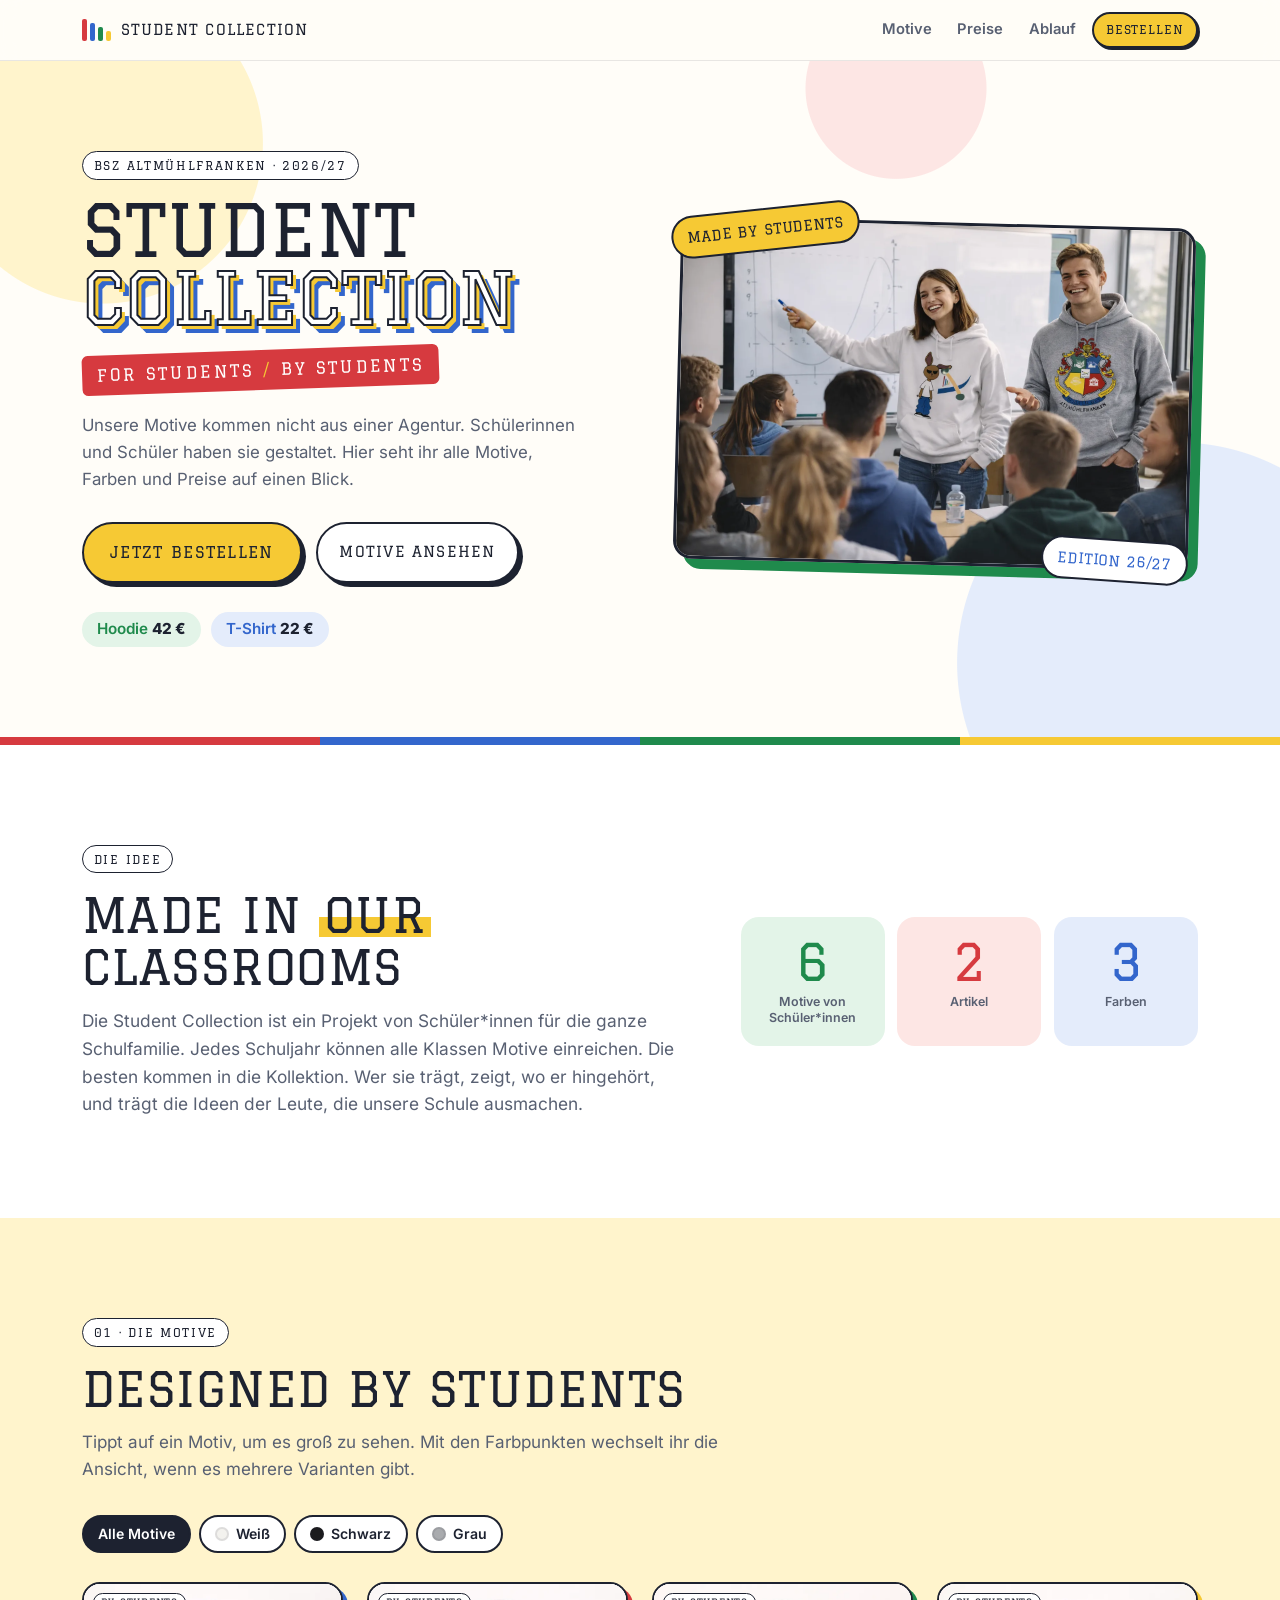
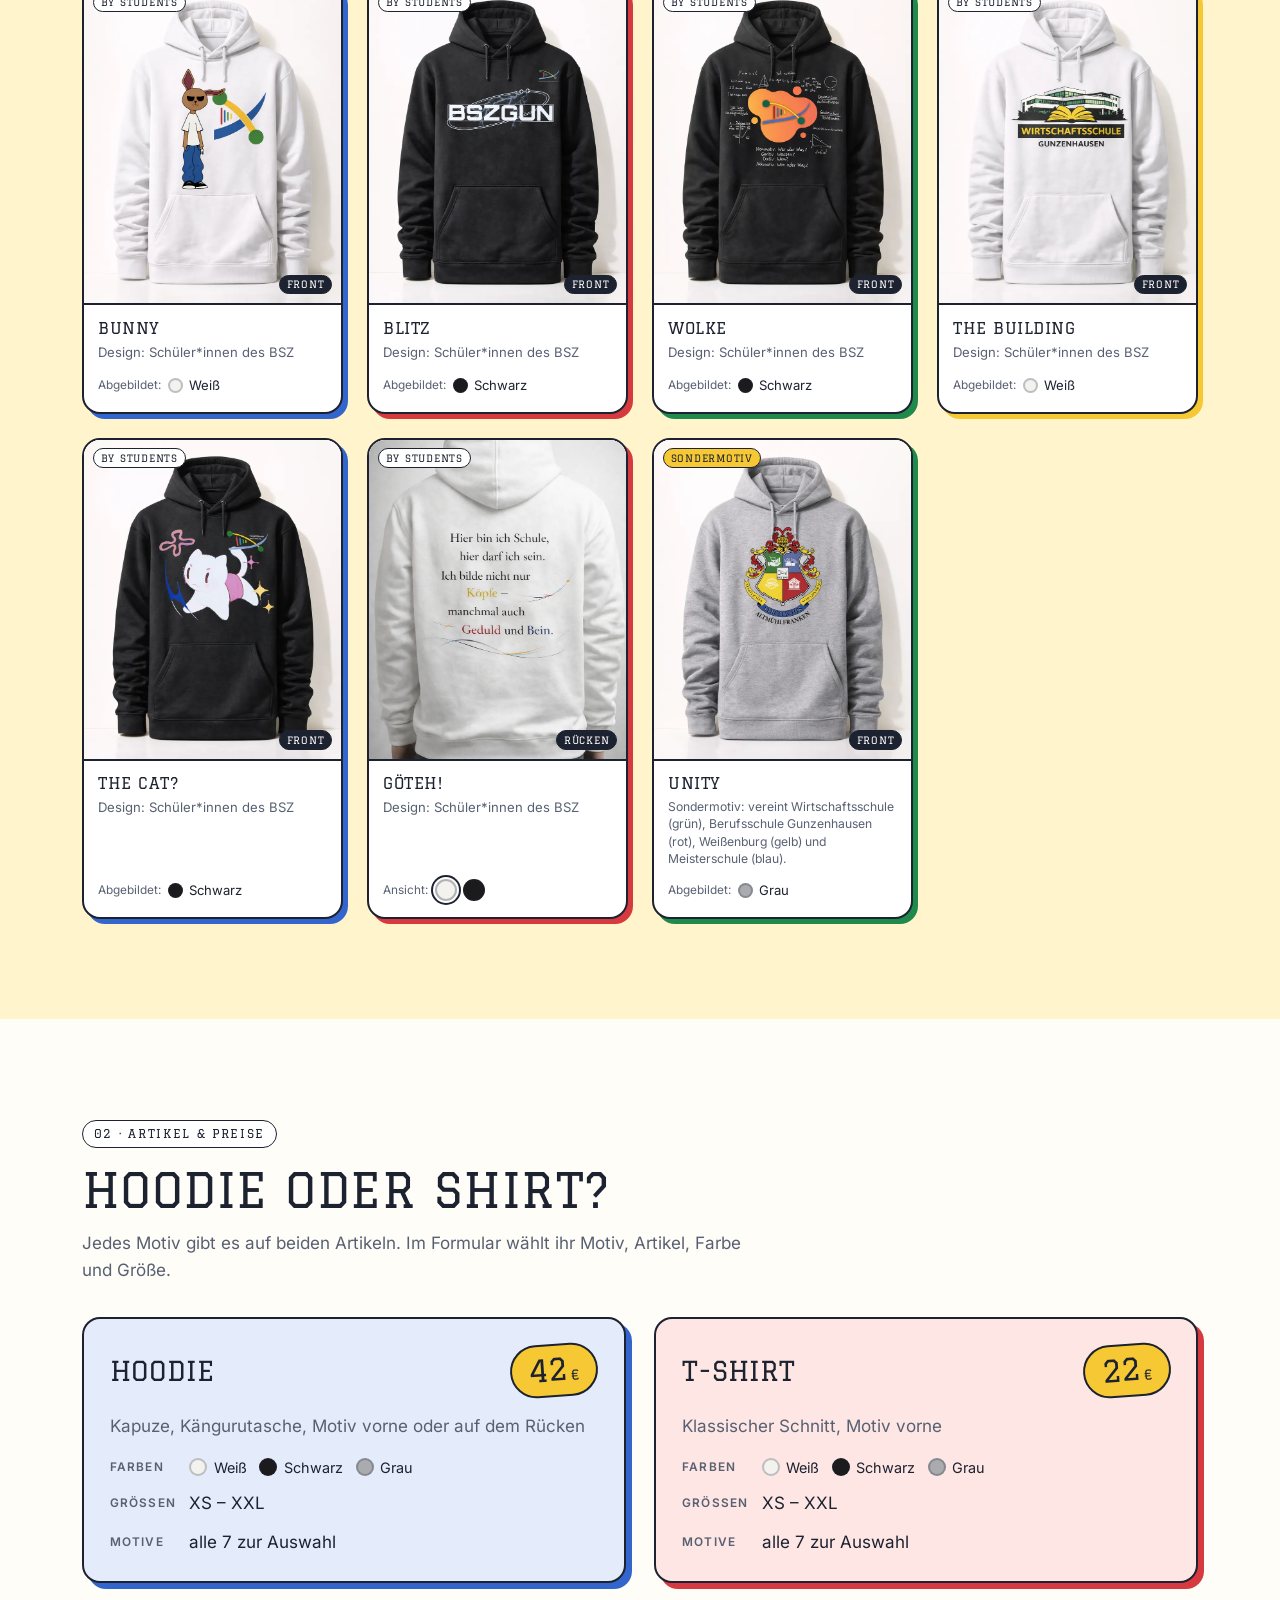
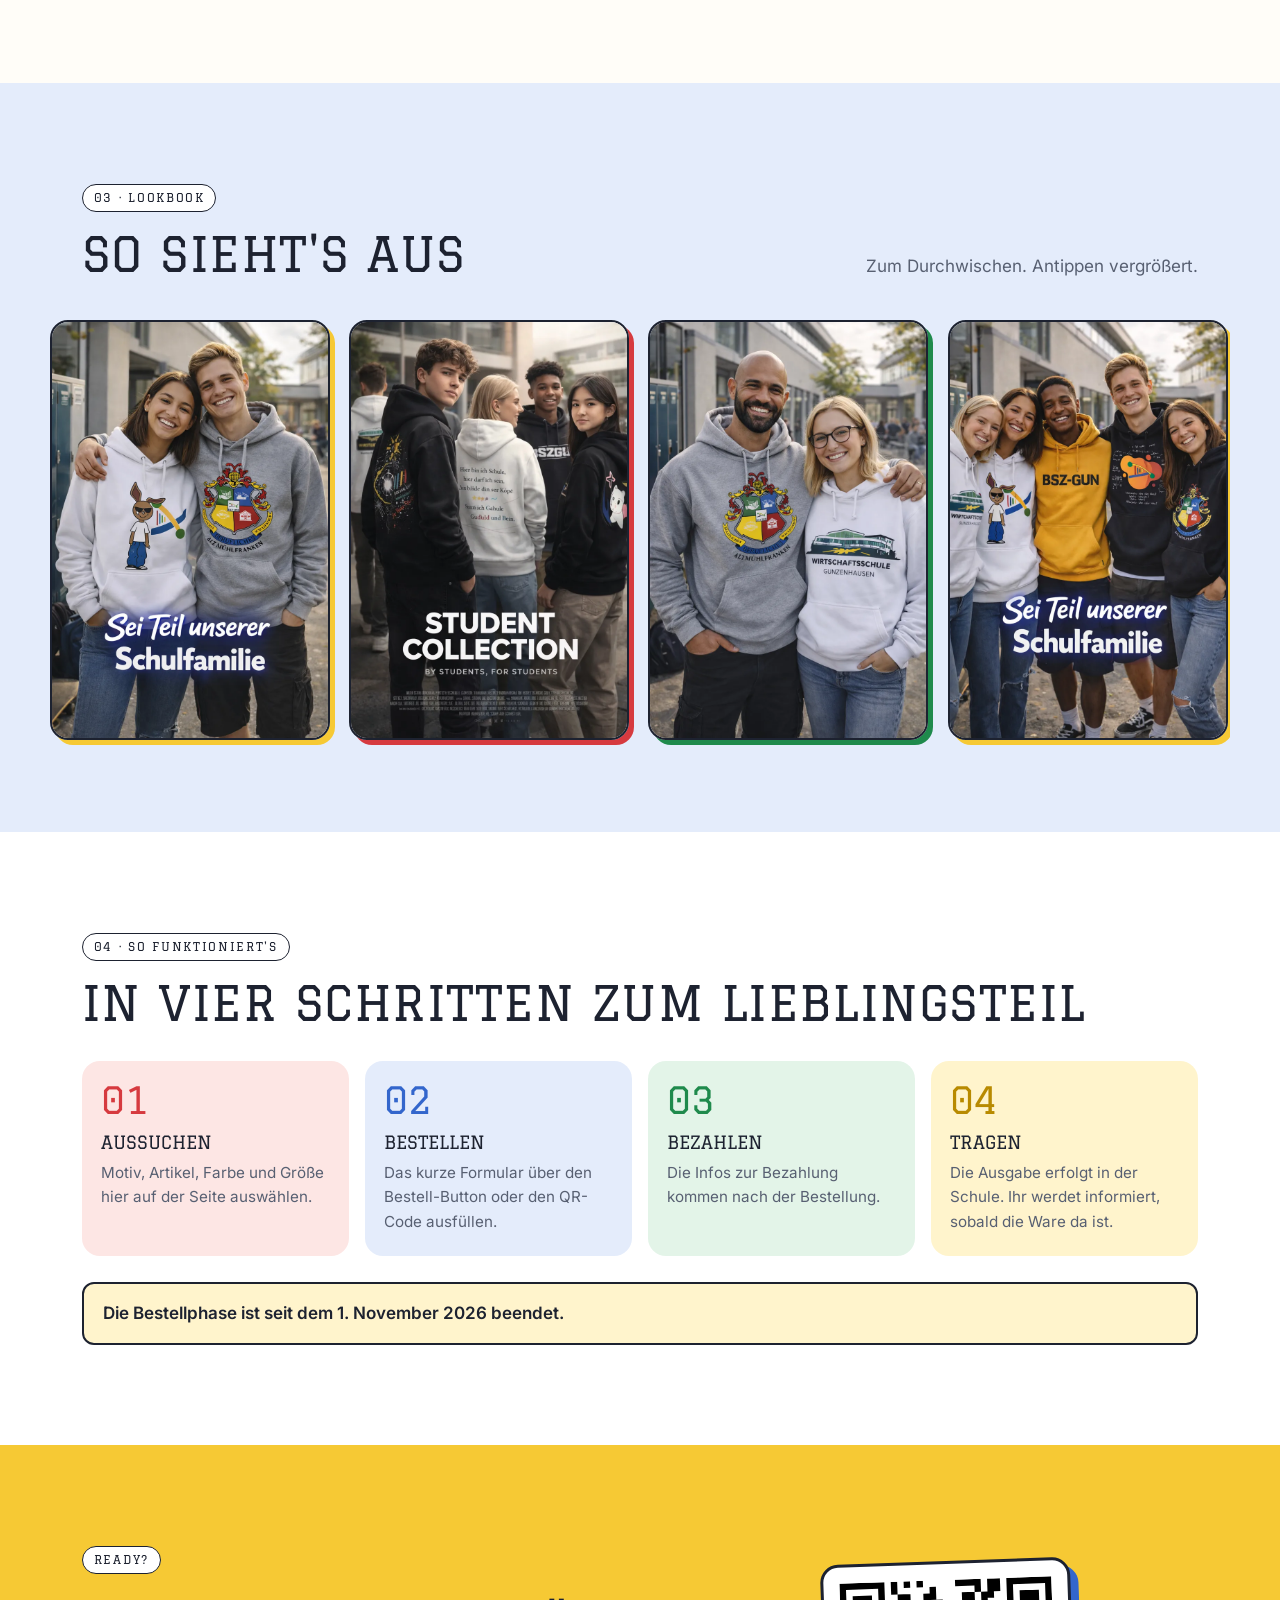
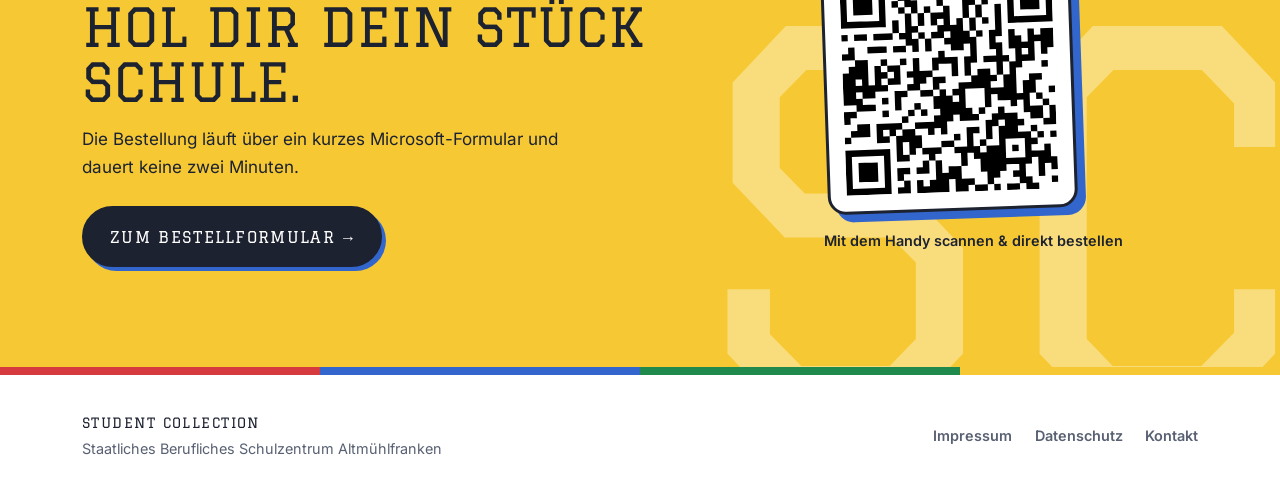
==== index.html @ e3803ed9 "Student Collection Showcase-Seite für den Elternabend Co-Authored-By: Claude Opus 5.5 <noreply@anthr" ====
<!doctype html>
<html lang="de">
<head>
  <meta charset="utf-8">
  <meta name="viewport" content="width=device-width, initial-scale=1">
  <title>Student Collection · BSZ Altmühlfranken</title>
  <meta name="description" content="Die Student Collection des BSZ Altmühlfranken: Hoodies und T-Shirts mit Motiven von Schülerinnen und Schülern. For students, by students.">
  <meta name="theme-color" content="#14161c">
  <meta property="og:title" content="Student Collection · for students, by students">
  <meta property="og:image" content="img/look/classroom.webp">
  <link rel="preload" href="fonts/graduate-latin-400-normal.woff2" as="font" type="font/woff2" crossorigin>
  <link rel="stylesheet" href="css/fonts.css">
  <link rel="stylesheet" href="css/style.css">
</head>
<body>

  <header class="topbar">
    <div class="wrap topbar__inner">
      <a href="#top" class="brand" aria-label="Student Collection – zum Seitenanfang">
        <span class="bars" aria-hidden="true"><i></i><i></i><i></i><i></i></span>
        <span class="brand__text">Student Collection</span>
      </a>
      <nav class="topnav" aria-label="Hauptnavigation">
        <a href="#motive">Motive</a>
        <a href="#artikel">Preise</a>
        <a href="#ablauf">Ablauf</a>
      </nav>
      <a class="btn btn--small" data-order-link href="#bestellen">Bestellen</a>
    </div>
  </header>

  <main id="top">

    <!-- HERO -->
    <section class="hero">
      <div class="wrap hero__inner">
       <div class="hero__text">
        <p class="eyebrow"><span data-school-name>BSZ Altmühlfranken</span> · <span data-year>2026/27</span></p>
        <h1 class="hero__title">
          <span class="hero__line">Student</span>
          <span class="hero__line hero__line--outline">Collection</span>
        </h1>
        <p class="hero__claim">for students <span class="slash">/</span> by students</p>
        <p class="hero__lead">
          Unsere Motive kommen nicht aus einer Agentur. Schülerinnen und Schüler haben sie gestaltet.
          Hier seht ihr alle Motive, Farben und Preise auf einen Blick.
        </p>
        <div class="hero__actions">
          <a class="btn btn--big" data-order-link href="#bestellen">Jetzt bestellen</a>
          <a class="btn btn--outline" href="#motive">Motive ansehen</a>
        </div>
        <ul class="price-chips" data-price-chips></ul>
       </div>
        <figure class="hero__photo">
          <img src="img/look/classroom.webp" alt="Zwei Schüler*innen in Hoodies der Student Collection vor der Klasse" width="1536" height="1024" fetchpriority="high">
          <span class="sticker sticker--a">Made by students</span>
          <span class="sticker sticker--b">Edition 26/27</span>
        </figure>
      </div>
      <div class="stripes" aria-hidden="true"><i></i><i></i><i></i><i></i></div>
    </section>

    <!-- IDEE -->
    <section class="idea" id="idee">
      <div class="wrap idea__inner">
        <div>
          <p class="eyebrow">Die Idee</p>
          <h2 class="section-title">Made in <span class="hl">our</span> classrooms</h2>
          <p class="idea__text">
            Die Student Collection ist ein Projekt von Schüler*innen für die ganze Schulfamilie.
            Jedes Schuljahr können alle Klassen Motive einreichen. Die besten kommen in die Kollektion.
            Wer sie trägt, zeigt, wo er hingehört, und trägt die Ideen der Leute, die unsere Schule ausmachen.
          </p>
        </div>
        <ul class="stats">
          <li><span class="stats__num" data-stat="student-motifs">7</span><span class="stats__label">Motive von Schüler*innen</span></li>
          <li><span class="stats__num" data-stat="products">2</span><span class="stats__label">Artikel</span></li>
          <li><span class="stats__num" data-stat="colors">3</span><span class="stats__label">Farben</span></li>
        </ul>
      </div>
    </section>

    <!-- MOTIVE -->
    <section class="section section--motifs" id="motive">
      <div class="wrap">
        <div class="section-head">
          <p class="eyebrow">01 · Die Motive</p>
          <h2 class="section-title">Designed by students</h2>
          <p class="section-lead">Tippt auf ein Motiv, um es groß zu sehen. Mit den Farbpunkten wechselt ihr die Ansicht, wenn es mehrere Varianten gibt.</p>
        </div>
        <div class="filters" role="group" aria-label="Motive nach Farbe filtern" data-filters></div>
        <div class="motifs" data-motifs></div>
      </div>
    </section>

    <!-- ARTIKEL & PREISE -->
    <section class="section" id="artikel">
      <div class="wrap">
        <div class="section-head">
          <p class="eyebrow">02 · Artikel &amp; Preise</p>
          <h2 class="section-title">Hoodie oder Shirt?</h2>
          <p class="section-lead">Jedes Motiv gibt es auf beiden Artikeln. Im Formular wählt ihr Motiv, Artikel, Farbe und Größe.</p>
        </div>
        <div class="products" data-products></div>
      </div>
    </section>

    <!-- LOOKBOOK -->
    <section class="section section--tight lookbook-section" aria-labelledby="lookbook-title">
      <div class="wrap">
        <div class="section-head section-head--row">
          <div>
            <p class="eyebrow">03 · Lookbook</p>
            <h2 class="section-title" id="lookbook-title">So sieht's aus</h2>
          </div>
          <p class="section-lead">Zum Durchwischen. Antippen vergrößert.</p>
        </div>
      </div>
      <div class="lookbook" data-lookbook></div>
    </section>

    <!-- ABLAUF -->
    <section class="section" id="ablauf">
      <div class="wrap">
        <div class="section-head">
          <p class="eyebrow">04 · So funktioniert's</p>
          <h2 class="section-title">In vier Schritten zum Lieblingsteil</h2>
        </div>
        <ol class="steps" data-steps></ol>
        <p class="deadline-note" data-deadline-note></p>
      </div>
    </section>

    <!-- CTA -->
    <section class="cta" id="bestellen">
      <div class="wrap cta__inner">
        <div class="cta__text">
          <p class="eyebrow">Ready?</p>
          <h2 class="cta__title">Hol dir dein Stück Schule.</h2>
          <p>Die Bestellung läuft über ein kurzes Microsoft-Formular und dauert keine zwei Minuten.</p>
          <a class="btn btn--dark btn--big" data-order-link href="#">Zum Bestellformular <span aria-hidden="true">→</span></a>
        </div>
        <figure class="qr">
          <div class="qr__code" data-qr role="img" aria-label="QR-Code zum Bestellformular"></div>
          <figcaption>Mit dem Handy scannen &amp; direkt bestellen</figcaption>
        </figure>
      </div>
    </section>

  </main>

  <div class="stripes" aria-hidden="true"><i></i><i></i><i></i><i></i></div>
  <footer class="footer">
    <div class="wrap footer__inner">
      <div>
        <p class="footer__brand">Student Collection</p>
        <p class="footer__school" data-school-long>Staatliches Berufliches Schulzentrum Altmühlfranken</p>
      </div>
      <nav class="footer__nav" aria-label="Rechtliches">
        <a href="impressum.html">Impressum</a>
        <a href="datenschutz.html">Datenschutz</a>
        <a data-contact-link href="#">Kontakt</a>
      </nav>
    </div>
  </footer>

  <!-- Lightbox -->
  <dialog class="lightbox" data-lightbox aria-label="Bildansicht">
    <button class="lightbox__close" type="button" data-lightbox-close aria-label="Schließen">×</button>
    <img class="lightbox__img" data-lightbox-img alt="">
    <p class="lightbox__caption" data-lightbox-caption></p>
  </dialog>

  <script src="data/collection.js"></script>
  <script src="js/qrcode.js"></script>
  <script src="js/main.js"></script>
</body>
</html>
---- css/fonts.css ----
/* Schriften lokal eingebunden (keine Verbindung zu Google-Servern, DSGVO). Quelle: @fontsource, SIL Open Font License. */
@font-face {
  font-family: "Graduate";
  font-style: normal;
  font-weight: 400;
  font-display: swap;
  src: url("../fonts/graduate-latin-400-normal.woff2") format("woff2");
}
@font-face {
  font-family: "Inter";
  font-style: normal;
  font-weight: 400;
  font-display: swap;
  src: url("../fonts/inter-latin-400-normal.woff2") format("woff2");
}
@font-face {
  font-family: "Inter";
  font-style: normal;
  font-weight: 600;
  font-display: swap;
  src: url("../fonts/inter-latin-600-normal.woff2") format("woff2");
}
@font-face {
  font-family: "Inter";
  font-style: normal;
  font-weight: 800;
  font-display: swap;
  src: url("../fonts/inter-latin-800-normal.woff2") format("woff2");
}
---- css/style.css ----
/* ==========================================================
   Student Collection – heller, bunter Varsity-Look in den BSZ-Farben
   ========================================================== */
:root {
  --ink: #1d2230;
  --ink-soft: #586072;
  --paper: #fffdf8;
  --white: #ffffff;
  --line: rgba(29, 34, 48, .1);

  /* Schulfarben aus dem BSZ-Logo */
  --green: #1f8a4c;   /* Wirtschaftsschule */
  --red: #d63a3f;     /* Berufsschule Gunzenhausen */
  --yellow: #f6c934;  /* Weißenburg */
  --blue: #3366cc;    /* Meisterschule */

  /* helle Tönungen */
  --green-t: #e3f4e8;
  --red-t: #fde6e4;
  --yellow-t: #fff4cc;
  --blue-t: #e4ecfb;

  --radius: 18px;
  --shadow: 0 8px 24px rgba(29, 34, 48, .08);
  --font-display: "Graduate", "Rockwell", "Courier New", serif;
  --font-body: "Inter", system-ui, -apple-system, "Segoe UI", Roboto, sans-serif;
  --gutter: 16px;
}
@media (min-width: 720px) { :root { --gutter: 32px; } }

*, *::before, *::after { box-sizing: border-box; }
html { scroll-behavior: smooth; scroll-padding-top: 72px; -webkit-text-size-adjust: 100%; }
body {
  margin: 0;
  background: var(--paper);
  color: var(--ink);
  font-family: var(--font-body);
  font-size: 17px;
  line-height: 1.6;
  overflow-x: hidden;
}
img { max-width: 100%; display: block; }
a { color: inherit; }
:focus-visible { outline: 3px solid var(--blue); outline-offset: 3px; border-radius: 4px; }

.wrap { width: 100%; max-width: 1180px; margin: 0 auto; padding: 0 var(--gutter); }

/* ---------- Typo-Bausteine ---------- */
.eyebrow {
  display: inline-block;
  font-family: var(--font-display);
  text-transform: uppercase;
  letter-spacing: .14em;
  font-size: .75rem;
  color: var(--ink);
  background: var(--white);
  border: 1.5px solid var(--ink);
  border-radius: 999px;
  padding: .3em .9em;
  margin: 0 0 1rem;
}
.section-title {
  font-family: var(--font-display);
  font-weight: 400;
  text-transform: uppercase;
  font-size: clamp(1.8rem, 5.5vw, 3rem);
  line-height: 1.08;
  letter-spacing: .01em;
  margin: 0 0 .9rem;
}
.section-lead { color: var(--ink-soft); max-width: 60ch; margin: 0; }
.hl {
  background: linear-gradient(transparent 55%, var(--yellow) 55%, var(--yellow) 90%, transparent 90%);
  padding: 0 .1em;
}

/* Vier Balken wie im Schullogo */
.bars { display: inline-flex; gap: 3px; align-items: flex-end; height: 22px; }
.bars i { display: block; width: 5px; border-radius: 2px; }
.bars i:nth-child(1) { height: 100%; background: var(--red); }
.bars i:nth-child(2) { height: 82%; background: var(--blue); }
.bars i:nth-child(3) { height: 64%; background: var(--green); }
.bars i:nth-child(4) { height: 46%; background: var(--yellow); }

.stripes { display: grid; grid-template-columns: repeat(4, 1fr); height: 8px; }
.stripes i:nth-child(1) { background: var(--red); }
.stripes i:nth-child(2) { background: var(--blue); }
.stripes i:nth-child(3) { background: var(--green); }
.stripes i:nth-child(4) { background: var(--yellow); }

/* ---------- Buttons ---------- */
.btn {
  display: inline-flex; align-items: center; justify-content: center; gap: .5em;
  font-family: var(--font-display);
  text-transform: uppercase;
  letter-spacing: .08em;
  font-size: .95rem;
  text-decoration: none;
  background: var(--yellow);
  color: var(--ink);
  border: 2px solid var(--ink);
  padding: .8em 1.4em;
  border-radius: 999px;
  transition: transform .15s ease, box-shadow .15s ease;
  box-shadow: 4px 4px 0 var(--ink);
  cursor: pointer;
  white-space: nowrap;
}
.btn:hover { transform: translate(-2px, -2px); box-shadow: 6px 6px 0 var(--ink); }
.btn:active { transform: translate(2px, 2px); box-shadow: 1px 1px 0 var(--ink); }
.btn--small { font-size: .74rem; padding: .55em 1em; box-shadow: 2px 2px 0 var(--ink); }
.btn--small:hover { box-shadow: 3px 3px 0 var(--ink); }
.btn--big { font-size: 1.02rem; padding: .95em 1.6em; }
.btn--outline { background: var(--white); }
.btn--dark { background: var(--ink); color: var(--white); box-shadow: 4px 4px 0 var(--blue); }
.btn--dark:hover { box-shadow: 6px 6px 0 var(--blue); }

/* ---------- Topbar ---------- */
.topbar {
  position: sticky; top: 0; z-index: 50;
  background: rgba(255, 253, 248, .9);
  backdrop-filter: saturate(160%) blur(10px);
  -webkit-backdrop-filter: saturate(160%) blur(10px);
  border-bottom: 1px solid var(--line);
}
.topbar__inner { display: flex; align-items: center; gap: 1rem; height: 60px; }
.brand { display: flex; align-items: center; gap: .6rem; text-decoration: none; margin-right: auto; }
.brand__text { font-family: var(--font-display); text-transform: uppercase; letter-spacing: .08em; font-size: .95rem; white-space: nowrap; }
@media (max-width: 420px) { .brand__text { font-size: .74rem; letter-spacing: .05em; } }
.topnav { display: none; gap: 1.6rem; }
.topnav a { text-decoration: none; font-weight: 600; font-size: .92rem; color: var(--ink-soft); }
.topnav a:hover { color: var(--ink); }
@media (min-width: 760px) { .topnav { display: flex; } }

/* ---------- Hero ---------- */
.hero {
  position: relative;
  overflow: hidden;
  background:
    radial-gradient(circle at 8% 12%, var(--yellow-t) 0 160px, transparent 161px),
    radial-gradient(circle at 92% 88%, var(--blue-t) 0 220px, transparent 221px),
    radial-gradient(circle at 70% 4%, var(--red-t) 0 90px, transparent 91px),
    var(--paper);
}
.hero__inner {
  display: grid;
  gap: 2.5rem;
  align-items: center;
  padding-top: clamp(40px, 8vw, 90px);
  padding-bottom: clamp(48px, 8vw, 90px);
}
@media (min-width: 940px) { .hero__inner { grid-template-columns: minmax(0, 1.05fr) minmax(0, 1fr); gap: 3rem; } }
.hero__title {
  font-family: var(--font-display);
  font-weight: 400;
  text-transform: uppercase;
  line-height: .95;
  font-size: clamp(2.5rem, 11.5vw, 4.6rem);
  margin: 0 0 1.1rem;
}
@media (min-width: 940px) { .hero__title { font-size: clamp(3.4rem, 5.6vw, 5.4rem); } }
.hero__line { display: block; }
.hero__line--outline {
  color: var(--white);
  -webkit-text-stroke: 2px var(--ink);
  text-shadow: 4px 4px 0 var(--yellow), 8px 8px 0 var(--blue);
}
@supports not (-webkit-text-stroke: 2px black) { .hero__line--outline { color: var(--blue); } }
.hero__claim {
  display: inline-block;
  font-family: var(--font-display);
  text-transform: uppercase;
  letter-spacing: .14em;
  font-size: clamp(.85rem, 3vw, 1.05rem);
  background: var(--red);
  color: var(--white);
  padding: .4em .9em;
  border-radius: 6px;
  transform: rotate(-2deg);
  margin: 0 0 1.4rem;
}
.slash { color: var(--yellow); }
.hero__lead { max-width: 46ch; color: var(--ink-soft); margin: 0 0 1.8rem; font-size: 1.05rem; }
.hero__actions { display: flex; flex-wrap: wrap; gap: .9rem; margin-bottom: 1.8rem; }
.price-chips { list-style: none; display: flex; flex-wrap: wrap; gap: .6rem; padding: 0; margin: 0; }
.price-chips li {
  border-radius: 999px;
  padding: .35em 1em;
  font-size: .95rem;
  font-weight: 600;
  background: var(--green-t);
  color: var(--green);
}
.price-chips li:nth-child(2) { background: var(--blue-t); color: var(--blue); }
.price-chips li.chip-deadline { background: var(--red-t); color: var(--red); }
.price-chips strong { color: var(--ink); }

.hero__photo { position: relative; margin: 0 6px 10px 0; }
.hero__photo img {
  width: 100%;
  height: auto;
  aspect-ratio: 3 / 2;
  object-fit: cover;
  border-radius: var(--radius);
  border: 3px solid var(--ink);
  box-shadow: 10px 10px 0 var(--green);
  transform: rotate(1.5deg);
}
.sticker {
  position: absolute;
  font-family: var(--font-display);
  text-transform: uppercase;
  letter-spacing: .06em;
  font-size: clamp(.7rem, 2.4vw, .9rem);
  padding: .55em 1em;
  border-radius: 999px;
  border: 2px solid var(--ink);
  white-space: nowrap;
}
.sticker--a { left: -6px; top: -14px; background: var(--yellow); transform: rotate(-6deg); }
.sticker--b { right: 4px; bottom: -16px; background: var(--white); color: var(--blue); transform: rotate(4deg); }

/* ---------- Idee ---------- */
.idea { padding: clamp(56px, 9vw, 100px) 0; background: var(--white); }
.idea__inner { display: grid; gap: 2.5rem; align-items: center; }
@media (min-width: 900px) { .idea__inner { grid-template-columns: 1.3fr 1fr; gap: 4rem; } }
.idea__text { font-size: 1.08rem; max-width: 58ch; margin: 0; color: var(--ink-soft); }
.stats { list-style: none; padding: 0; margin: 0; display: grid; grid-template-columns: repeat(3, 1fr); gap: .8rem; }
.stats li {
  border-radius: var(--radius);
  padding: 1.2rem .6rem;
  text-align: center;
  background: var(--green-t);
  color: var(--green);
}
.stats li:nth-child(2) { background: var(--red-t); color: var(--red); }
.stats li:nth-child(3) { background: var(--blue-t); color: var(--blue); }
.stats__num { display: block; font-family: var(--font-display); font-size: clamp(2.2rem, 7vw, 3.2rem); line-height: 1; }
.stats__label { display: block; font-size: .78rem; font-weight: 600; color: var(--ink-soft); margin-top: .45rem; line-height: 1.3; }

/* ---------- Sektionen ---------- */
.section { padding: clamp(56px, 9vw, 100px) 0; }
.section--tight { padding-bottom: clamp(40px, 6vw, 70px); }
.section--motifs { background: var(--yellow-t); }
#artikel { background: var(--paper); }
.lookbook-section { background: var(--blue-t); }
#ablauf { background: var(--white); }
.section-head { margin-bottom: 2rem; }
.section-head--row { display: flex; flex-wrap: wrap; justify-content: space-between; align-items: flex-end; gap: .5rem 2rem; }
.section-head--row .section-title { margin-bottom: 0; }

/* ---------- Filter ---------- */
.filters { display: flex; flex-wrap: wrap; gap: .5rem; margin-bottom: 1.8rem; }
.chip {
  display: inline-flex; align-items: center; gap: .5em;
  border: 2px solid var(--ink);
  background: var(--white);
  color: var(--ink);
  font: inherit;
  font-size: .88rem;
  font-weight: 600;
  padding: .4em 1em;
  border-radius: 999px;
  cursor: pointer;
}
.chip[aria-pressed="true"] { background: var(--ink); color: var(--white); }
.chip .dot { width: 14px; height: 14px; }

/* ---------- Motive ---------- */
.motifs { display: grid; gap: 1rem; grid-template-columns: repeat(2, minmax(0, 1fr)); }
@media (min-width: 760px) { .motifs { grid-template-columns: repeat(3, minmax(0, 1fr)); gap: 1.5rem; } }
@media (min-width: 1080px) { .motifs { grid-template-columns: repeat(4, minmax(0, 1fr)); } }
.motif {
  --c1: var(--blue);
  background: var(--white);
  border-radius: var(--radius);
  overflow: hidden;
  display: flex; flex-direction: column;
  border: 2px solid var(--ink);
  box-shadow: 5px 5px 0 var(--c1);
  transition: transform .2s ease, box-shadow .2s ease;
}
.motif:nth-child(4n+2) { --c1: var(--red); }
.motif:nth-child(4n+3) { --c1: var(--green); }
.motif:nth-child(4n+4) { --c1: var(--yellow); }
.motif[hidden] { display: none; }
.motif:hover { transform: translate(-2px, -2px); box-shadow: 7px 7px 0 var(--c1); }
.motif__media {
  position: relative;
  display: block;
  width: 100%;
  padding: 0; border: 0; margin: 0;
  background: #fbfaf8;
  cursor: zoom-in;
  aspect-ratio: 4 / 5;
  overflow: hidden;
  border-bottom: 2px solid var(--ink);
}
.motif__media img { width: 100%; height: 100%; object-fit: cover; object-position: center 40%; }
.badge {
  position: absolute; top: .55rem; left: .55rem;
  font-family: var(--font-display);
  text-transform: uppercase;
  font-size: .6rem;
  letter-spacing: .08em;
  padding: .35em .7em;
  border-radius: 999px;
  background: var(--white);
  color: var(--ink);
  border: 1.5px solid var(--ink);
}
.badge--special { background: var(--yellow); }
.badge--placement { top: auto; bottom: .55rem; left: auto; right: .55rem; background: var(--ink); color: var(--white); }
.motif__body { padding: .85rem .9rem 1rem; display: flex; flex-direction: column; gap: .3rem; flex: 1; }
.motif__title { font-family: var(--font-display); text-transform: uppercase; font-weight: 400; font-size: 1rem; letter-spacing: .03em; margin: 0; line-height: 1.2; }
.motif__artist { font-size: .82rem; color: var(--ink-soft); margin: 0; line-height: 1.4; }
.motif__artist strong { color: var(--ink); font-weight: 600; }
.motif__note { font-size: .76rem; color: var(--ink-soft); margin: 0; line-height: 1.4; }
.motif__colors { display: flex; flex-wrap: wrap; gap: .4rem; margin-top: auto; padding-top: .55rem; align-items: center; }
.motif__colors-label { font-size: .74rem; color: var(--ink-soft); }
@media (max-width: 480px) { .motif__colors-label { display: none; } }

.dot {
  width: 22px; height: 22px;
  border-radius: 50%;
  border: 2px solid var(--line);
  background: var(--c);
  padding: 0;
  cursor: pointer;
  flex: none;
}
button.dot { position: relative; border-color: rgba(29,34,48,.3); }
button.dot::after { content: ""; position: absolute; inset: -8px; } /* größere Tippfläche */
.dot[aria-pressed="true"] { box-shadow: 0 0 0 2px var(--white), 0 0 0 4px var(--ink); }

.swatch { display: inline-flex; align-items: center; gap: .4rem; font-size: .9rem; }
.swatch .dot { width: 18px; height: 18px; border-color: rgba(29,34,48,.25); cursor: default; }
.motif .swatch { font-size: .82rem; }
.motif .swatch .dot { width: 15px; height: 15px; }

/* ---------- Produkte ---------- */
.products { display: grid; gap: 1.4rem; }
@media (min-width: 760px) { .products { grid-template-columns: 1fr 1fr; gap: 1.8rem; } }
.product {
  background: var(--blue-t);
  border-radius: var(--radius);
  padding: 1.6rem;
  display: grid;
  gap: 1rem;
  border: 2px solid var(--ink);
  box-shadow: 6px 6px 0 var(--blue);
}
.product:nth-child(2) { background: var(--red-t); box-shadow: 6px 6px 0 var(--red); }
.product__top { display: flex; justify-content: space-between; align-items: center; gap: 1rem; }
.product__name { font-family: var(--font-display); text-transform: uppercase; font-weight: 400; font-size: 1.7rem; margin: 0; }
.product__price {
  font-family: var(--font-display);
  font-size: 1.9rem;
  line-height: 1;
  white-space: nowrap;
  background: var(--yellow);
  border: 2px solid var(--ink);
  border-radius: 999px;
  padding: .3em .55em;
  transform: rotate(-4deg);
}
.product__price small { font-size: .85rem; margin-left: .1em; }
.product__details { margin: 0; color: var(--ink-soft); }
.product__meta { display: grid; gap: .7rem; margin: 0; }
.product__meta div { display: flex; flex-wrap: wrap; align-items: center; gap: .6rem; }
.product__meta dt { font-size: .74rem; text-transform: uppercase; letter-spacing: .1em; color: var(--ink-soft); width: 70px; font-weight: 600; }
.product__meta dd { margin: 0; display: flex; flex-wrap: wrap; gap: .5rem .8rem; align-items: center; }

/* ---------- Lookbook ---------- */
.lookbook {
  display: grid;
  grid-auto-flow: column;
  grid-auto-columns: min(66vw, 280px);
  gap: 1.2rem;
  overflow-x: auto;
  scroll-snap-type: x mandatory;
  padding: .5rem var(--gutter) 1.4rem;
  scrollbar-width: thin;
  max-width: 1180px;
  margin: 0 auto;
}
.lookbook button {
  scroll-snap-align: start;
  padding: 0; background: none; cursor: zoom-in;
  border: 2px solid var(--ink);
  border-radius: var(--radius);
  overflow: hidden;
  aspect-ratio: 2 / 3;
  box-shadow: 5px 5px 0 var(--yellow);
}
.lookbook button:nth-child(3n+2) { box-shadow: 5px 5px 0 var(--red); }
.lookbook button:nth-child(3n+3) { box-shadow: 5px 5px 0 var(--green); }
.lookbook img { width: 100%; height: 100%; object-fit: cover; transition: transform .3s ease; }
.lookbook button:hover img { transform: scale(1.03); }

/* ---------- Ablauf ---------- */
.steps { list-style: none; padding: 0; margin: 0; display: grid; gap: 1rem; counter-reset: step; }
@media (min-width: 760px) { .steps { grid-template-columns: repeat(4, 1fr); } }
.steps li {
  counter-increment: step;
  background: var(--t);
  border-radius: var(--radius);
  padding: 1.3rem 1.2rem 1.4rem;
}
.steps li::before {
  content: counter(step, decimal-leading-zero);
  font-family: var(--font-display);
  font-size: 2.3rem;
  line-height: 1;
  display: block;
  margin-bottom: .6rem;
  color: var(--c);
}
.steps li:nth-child(1) { --c: var(--red); --t: var(--red-t); }
.steps li:nth-child(2) { --c: var(--blue); --t: var(--blue-t); }
.steps li:nth-child(3) { --c: var(--green); --t: var(--green-t); }
.steps li:nth-child(4) { --c: #b88a00; --t: var(--yellow-t); }
.steps h3 { font-family: var(--font-display); text-transform: uppercase; font-weight: 400; margin: 0 0 .3rem; font-size: 1.1rem; }
.steps p { margin: 0; color: var(--ink-soft); font-size: .95rem; }
.deadline-note {
  margin: 1.6rem 0 0;
  padding: 1rem 1.2rem;
  background: var(--yellow-t);
  border: 2px solid var(--ink);
  border-radius: 12px;
  font-weight: 600;
}
.deadline-note:empty { display: none; }

/* ---------- CTA ---------- */
.cta { background: var(--yellow); position: relative; overflow: hidden; }
.cta::before {
  content: "SC";
  position: absolute; right: -2vw; bottom: -8vw;
  font-family: var(--font-display);
  font-size: 40vw; line-height: 1;
  color: rgba(255,255,255,.35);
  pointer-events: none;
}
.cta__inner { display: grid; gap: 2.5rem; align-items: center; padding-top: clamp(56px, 9vw, 100px); padding-bottom: clamp(56px, 9vw, 100px); position: relative; }
@media (min-width: 860px) { .cta__inner { grid-template-columns: 1.4fr 1fr; } }
.cta__title { font-family: var(--font-display); text-transform: uppercase; font-weight: 400; font-size: clamp(2rem, 6vw, 3.3rem); line-height: 1.05; margin: 0 0 1rem; }
.cta__text p { max-width: 48ch; margin: 0 0 1.6rem; }
.qr { margin: 0; justify-self: center; text-align: center; }
.qr__code {
  background: var(--white);
  padding: 16px;
  border-radius: var(--radius);
  width: min(250px, 70vw);
  border: 3px solid var(--ink);
  box-shadow: 8px 8px 0 var(--blue);
  transform: rotate(-2deg);
}
.qr__code svg { display: block; width: 100%; height: auto; }
.qr figcaption { margin-top: 1.1rem; font-size: .9rem; font-weight: 600; }

/* ---------- Footer ---------- */
.footer { background: var(--white); color: var(--ink-soft); padding: 2.2rem 0; font-size: .9rem; }
.footer__inner { display: flex; flex-wrap: wrap; justify-content: space-between; gap: 1.2rem 2rem; align-items: center; }
.footer__brand { font-family: var(--font-display); text-transform: uppercase; letter-spacing: .1em; color: var(--ink); margin: 0; }
.footer__school { margin: .2rem 0 0; }
.footer__nav { display: flex; gap: 1.4rem; flex-wrap: wrap; }
.footer__nav a { text-decoration: none; font-weight: 600; }
.footer__nav a:hover { color: var(--ink); text-decoration: underline; }

/* ---------- Lightbox ---------- */
.lightbox {
  border: 0; padding: 0; background: transparent;
  max-width: min(92vw, 760px); max-height: 92vh;
  overflow: visible;
}
.lightbox::backdrop { background: rgba(255, 253, 248, .94); }
.lightbox__img { max-height: 80vh; width: auto; margin: 0 auto; border-radius: var(--radius); border: 3px solid var(--ink); background: #fbfaf8; }
.lightbox__caption { color: var(--ink); text-align: center; margin: .8rem 0 0; font-weight: 600; }
.lightbox__close {
  position: absolute; top: -14px; right: -14px;
  width: 44px; height: 44px; border-radius: 50%;
  border: 2px solid var(--ink); background: var(--yellow); color: var(--ink);
  font-size: 1.6rem; line-height: 1; cursor: pointer;
}
@media (max-width: 600px) { .lightbox__close { top: 8px; right: 8px; } }

/* ---------- Rechtliche Unterseiten ---------- */
.legal { padding: clamp(40px, 7vw, 80px) 0; }
.legal .wrap { max-width: 760px; }
.legal h1 { font-family: var(--font-display); font-weight: 400; text-transform: uppercase; font-size: clamp(2rem, 6vw, 2.8rem); margin: 0 0 1.5rem; }
.legal h2 { font-size: 1.15rem; margin: 2rem 0 .5rem; }
.legal p, .legal li { color: var(--ink-soft); }
.legal address { font-style: normal; color: var(--ink); }
.back-link { display: inline-block; margin-bottom: 1.5rem; font-weight: 600; text-decoration: none; }
.back-link:hover { text-decoration: underline; }

@media (prefers-reduced-motion: reduce) {
  html { scroll-behavior: auto; }
  *, *::before, *::after { transition: none !important; }
}
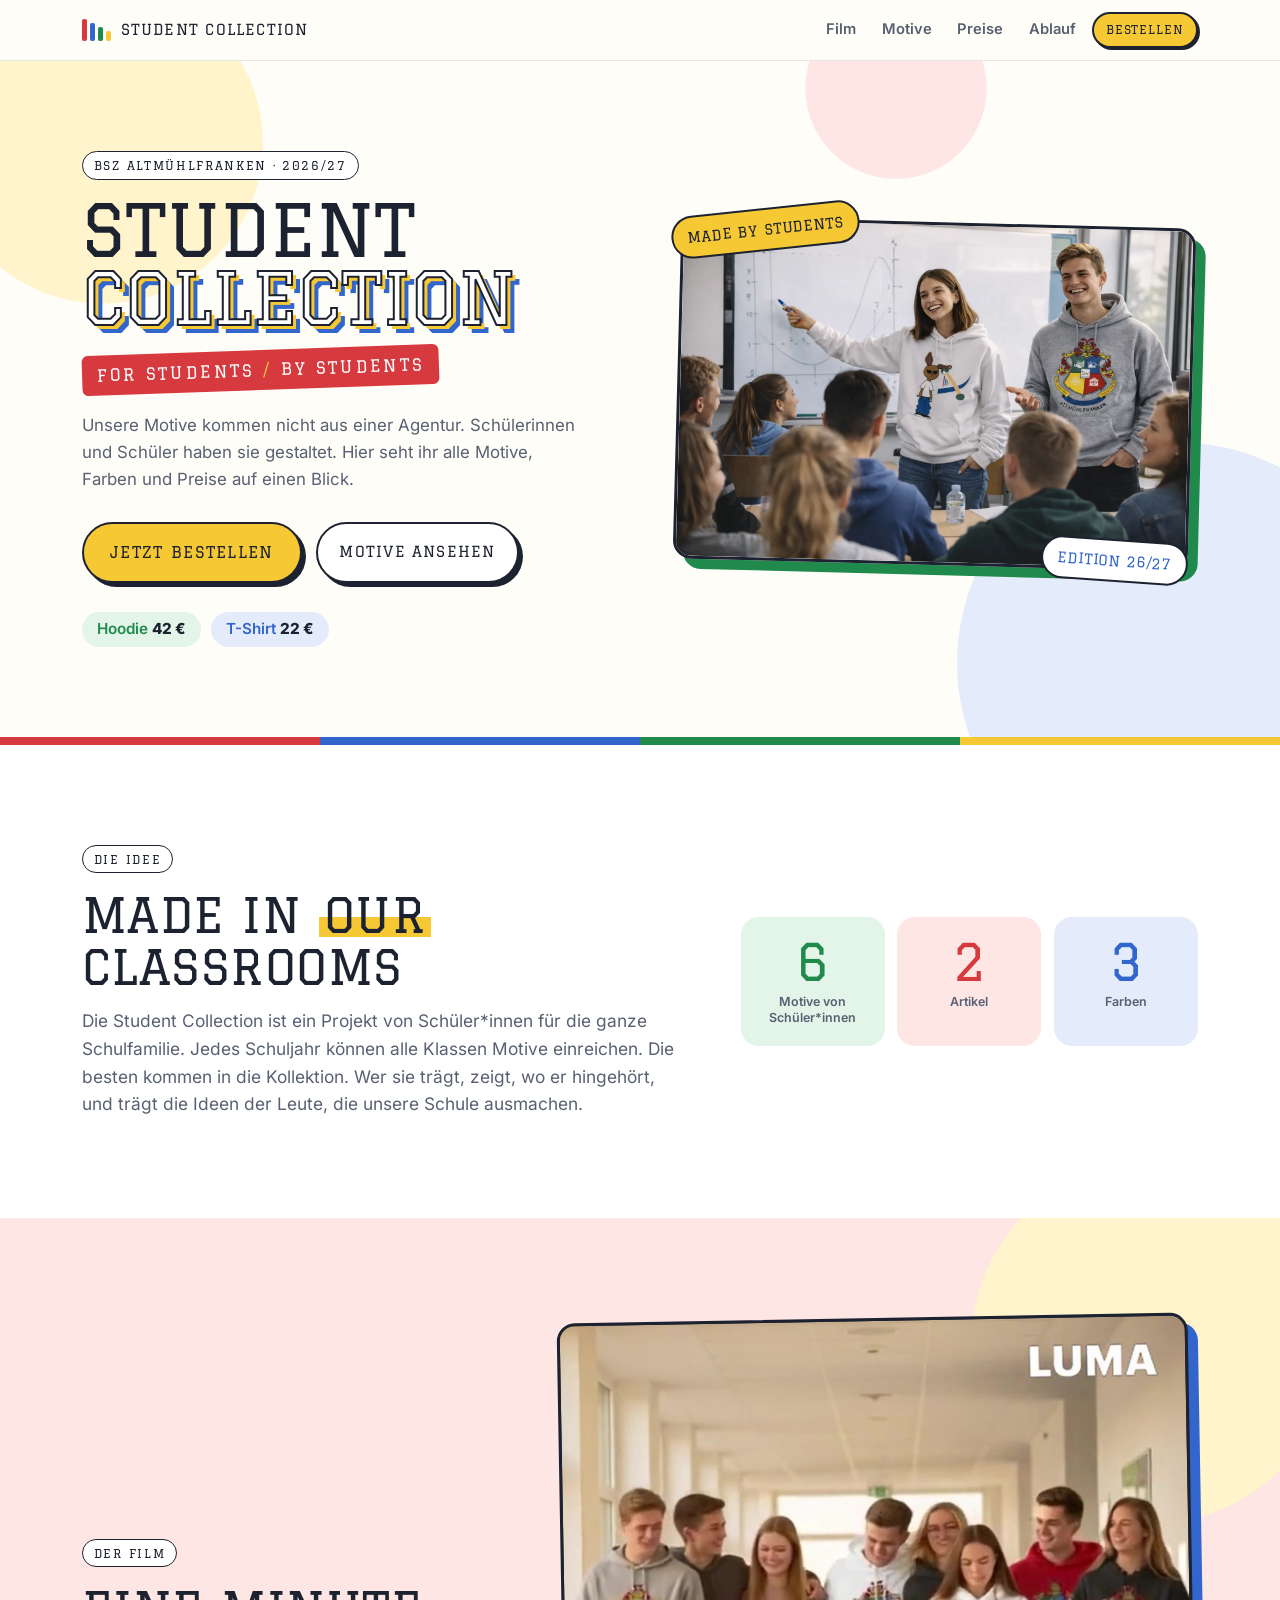
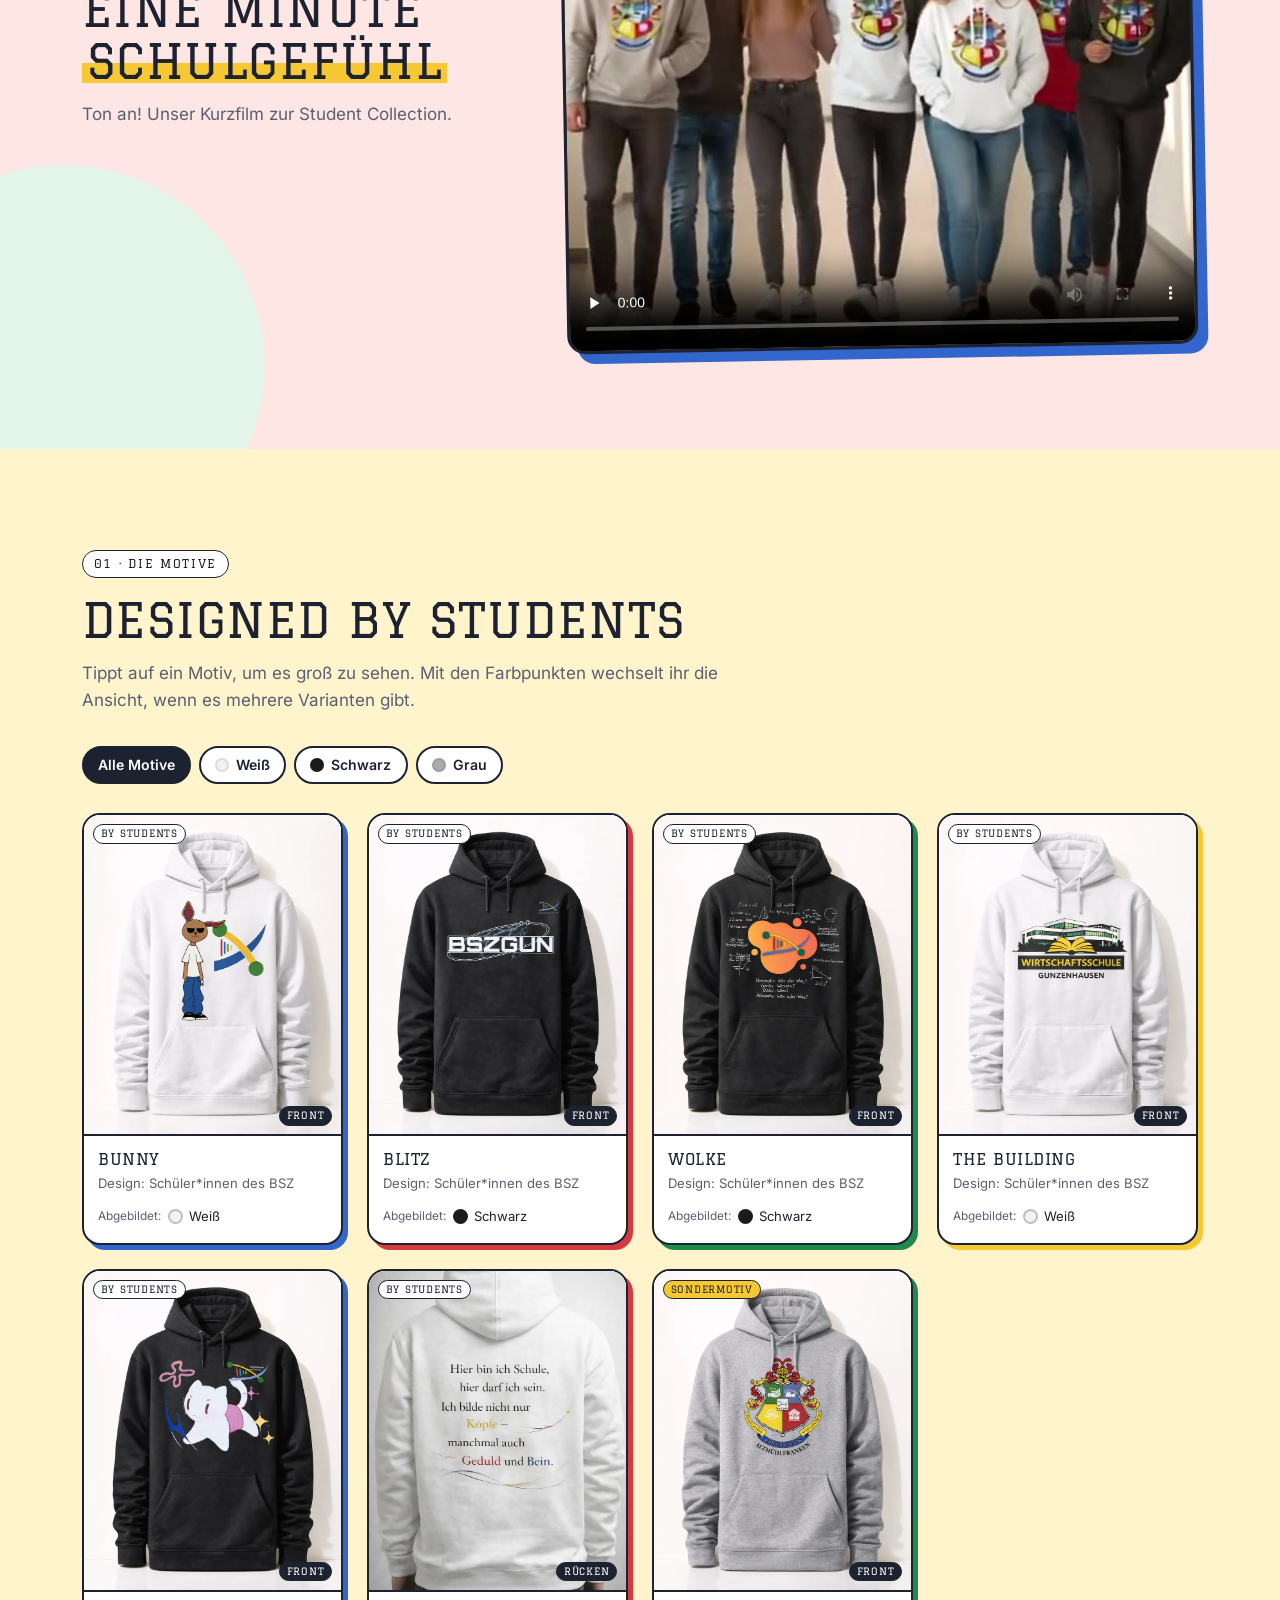
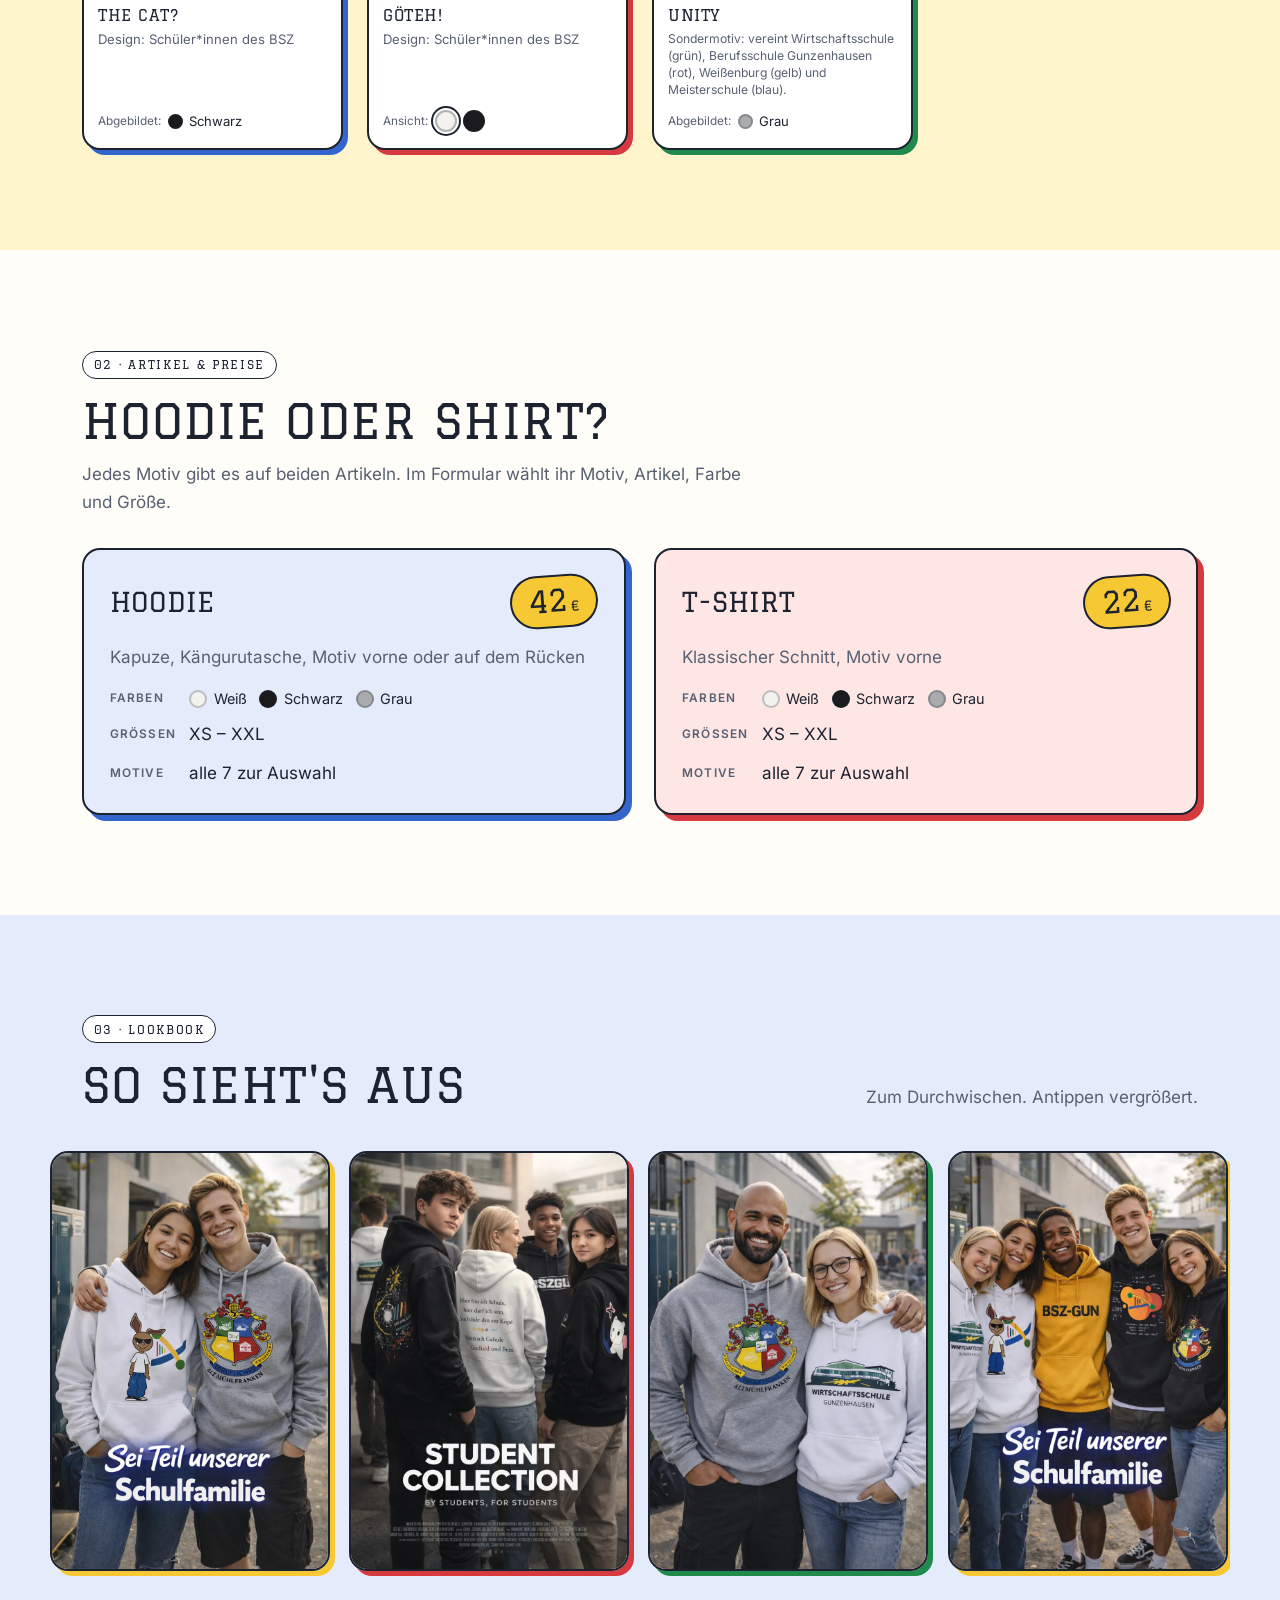
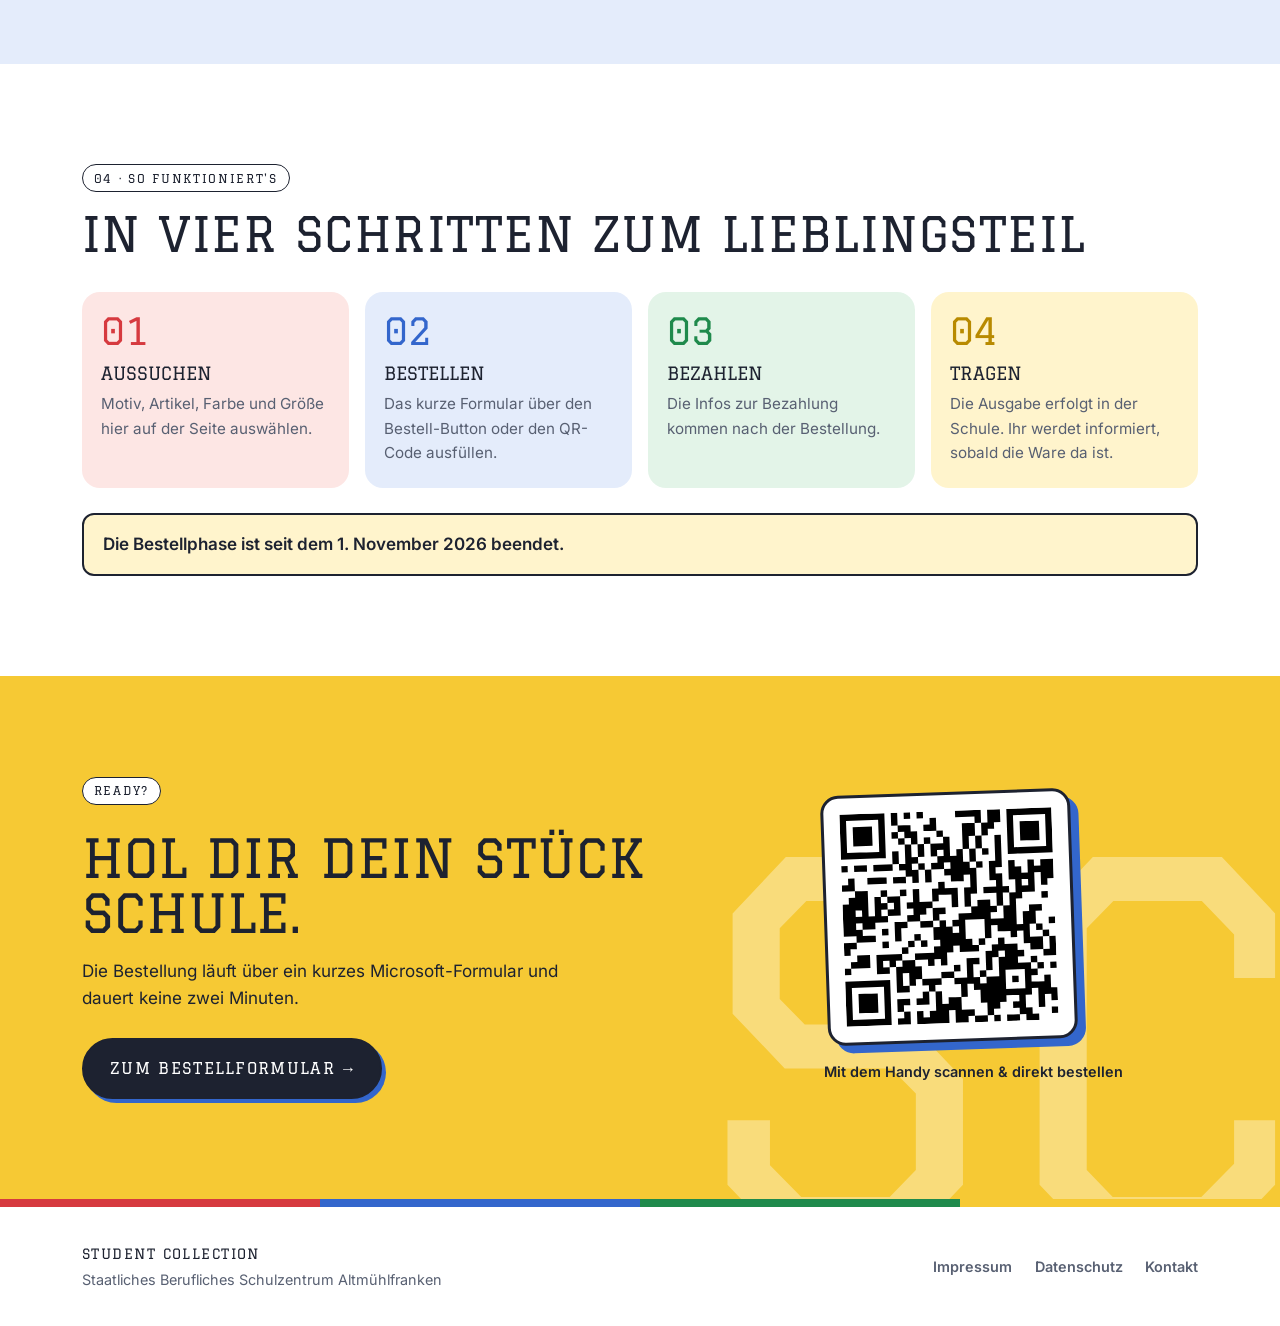
==== commit a7ef4cf1: "Film-Abschnitt mit komprimiertem Kurzfilm (quadratisch, 17,6 MB) Co-Authored-By: Claude Opus 5.5 <no" ====
--- a/index.html
+++ b/index.html
@@ -21,6 +21,7 @@
         <span class="brand__text">Student Collection</span>
       </a>
       <nav class="topnav" aria-label="Hauptnavigation">
+        <a href="#film">Film</a>
         <a href="#motive">Motive</a>
         <a href="#artikel">Preise</a>
         <a href="#ablauf">Ablauf</a>
@@ -77,6 +78,23 @@
           <li><span class="stats__num" data-stat="products">2</span><span class="stats__label">Artikel</span></li>
           <li><span class="stats__num" data-stat="colors">3</span><span class="stats__label">Farben</span></li>
         </ul>
+      </div>
+    </section>
+
+    <!-- FILM -->
+    <section class="section film" id="film">
+      <div class="wrap film__inner">
+        <div class="film__text">
+          <p class="eyebrow">Der Film</p>
+          <h2 class="section-title">Eine Minute <span class="hl">Schulgefühl</span></h2>
+          <p class="section-lead">Ton an! Unser Kurzfilm zur Student Collection.</p>
+        </div>
+        <div class="film__frame">
+          <video class="film__video" controls playsinline preload="none" poster="video/poster.jpg" width="900" height="900">
+            <source src="video/student-collection.mp4" type="video/mp4">
+            Dein Browser kann das Video nicht abspielen. <a href="video/student-collection.mp4">Video herunterladen</a>
+          </video>
+        </div>
       </div>
     </section>
 
--- a/css/style.css
+++ b/css/style.css
@@ -237,6 +237,28 @@
 .stats li:nth-child(3) { background: var(--blue-t); color: var(--blue); }
 .stats__num { display: block; font-family: var(--font-display); font-size: clamp(2.2rem, 7vw, 3.2rem); line-height: 1; }
 .stats__label { display: block; font-size: .78rem; font-weight: 600; color: var(--ink-soft); margin-top: .45rem; line-height: 1.3; }
+
+/* ---------- Film ---------- */
+.film {
+  background:
+    radial-gradient(circle at 90% 15%, var(--yellow-t) 0 180px, transparent 181px),
+    radial-gradient(circle at 5% 90%, var(--green-t) 0 200px, transparent 201px),
+    var(--red-t);
+}
+.film__inner { display: grid; gap: 2rem; align-items: center; }
+@media (min-width: 900px) { .film__inner { grid-template-columns: minmax(0, .8fr) minmax(0, 1.2fr); gap: 4rem; } }
+.film__frame { max-width: 640px; width: 100%; justify-self: center; margin-right: 10px; }
+.film__video {
+  display: block;
+  width: 100%;
+  height: auto;
+  aspect-ratio: 1 / 1;
+  background: var(--ink);
+  border: 3px solid var(--ink);
+  border-radius: var(--radius);
+  box-shadow: 10px 10px 0 var(--blue);
+  transform: rotate(-1deg);
+}
 
 /* ---------- Sektionen ---------- */
 .section { padding: clamp(56px, 9vw, 100px) 0; }
